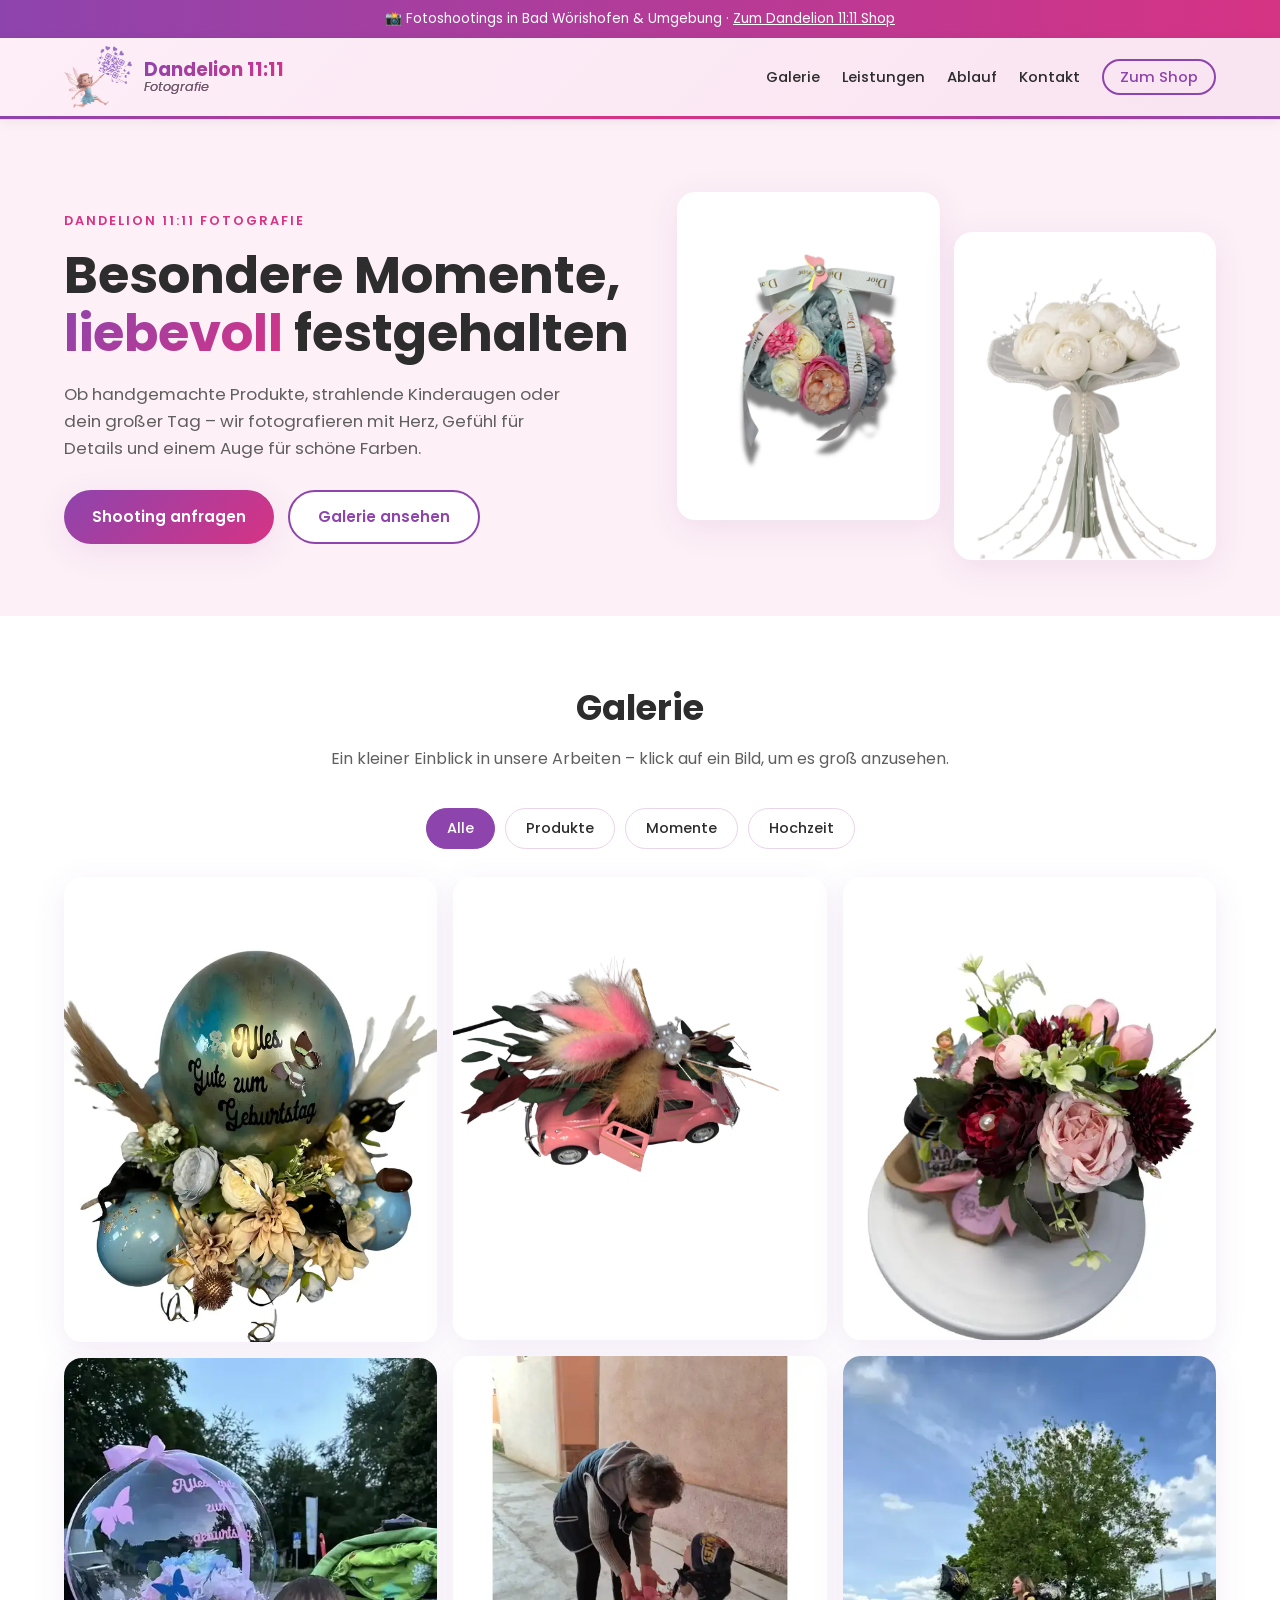
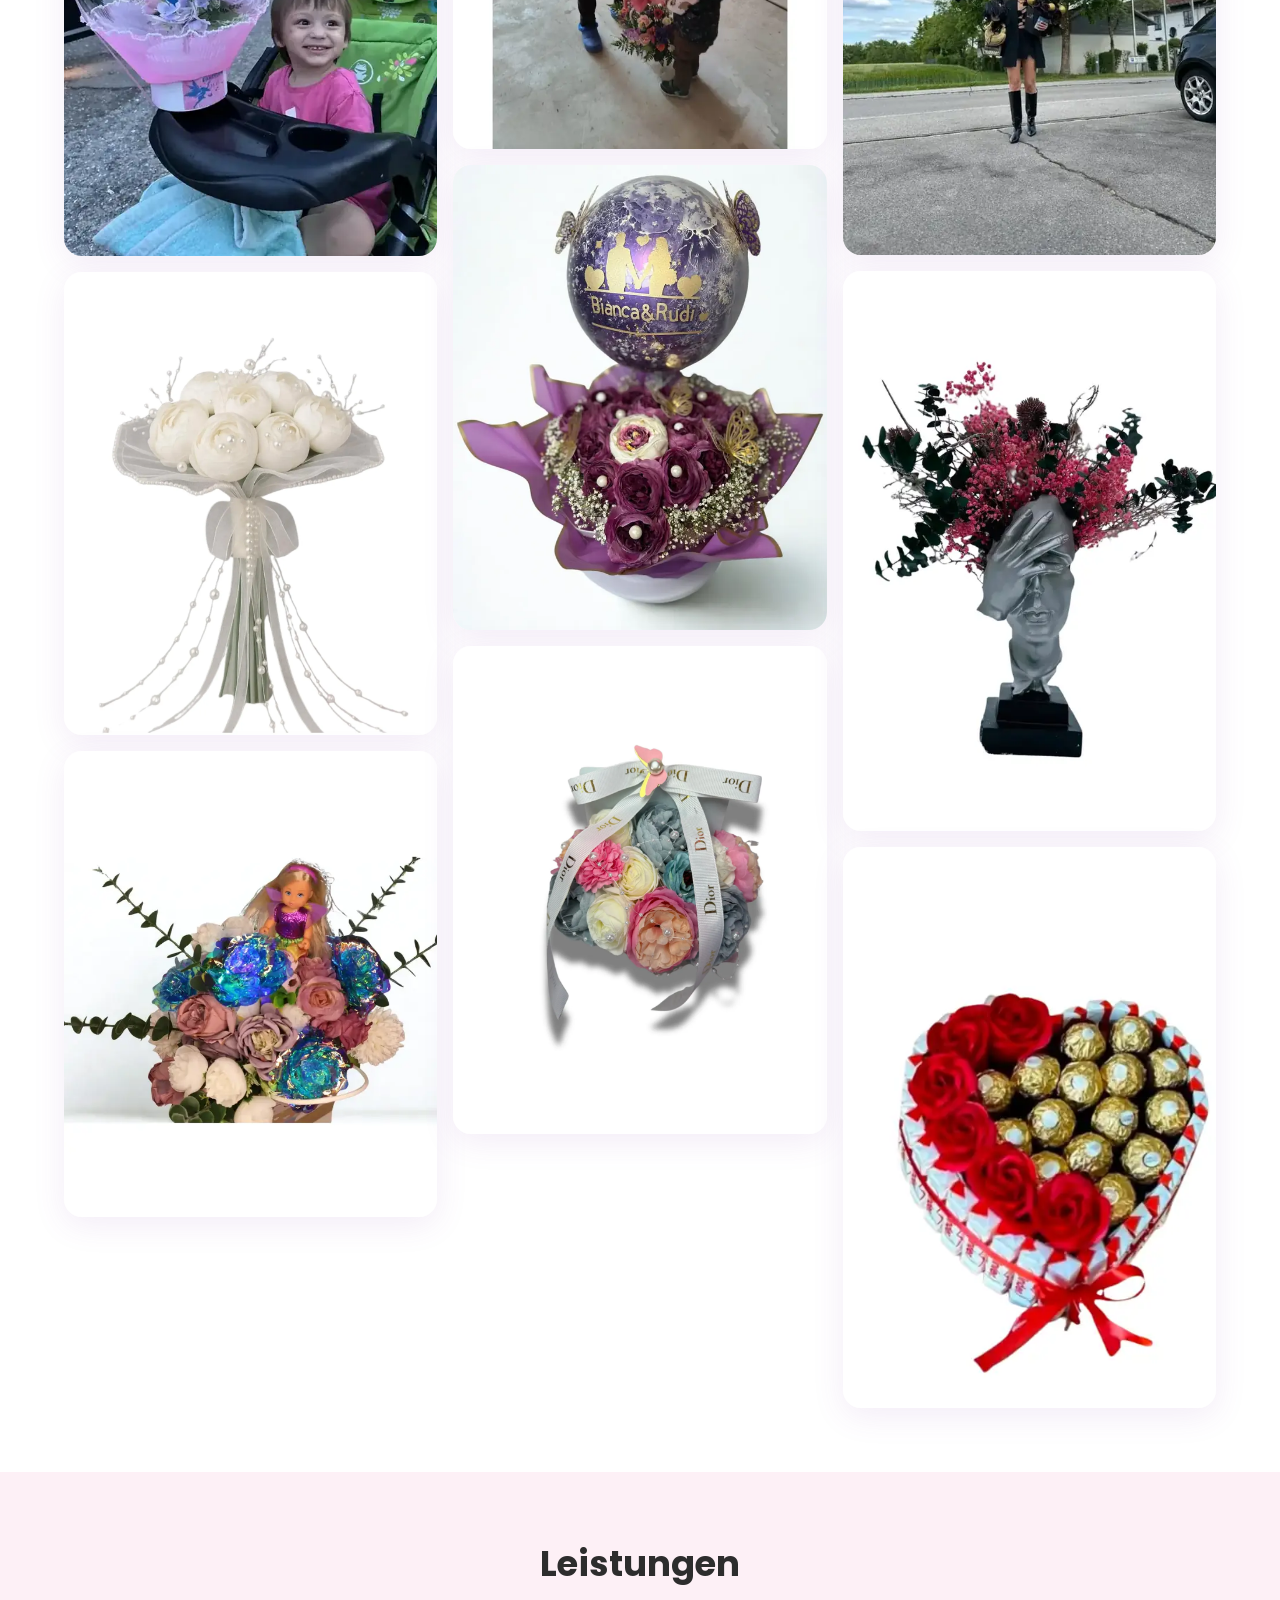
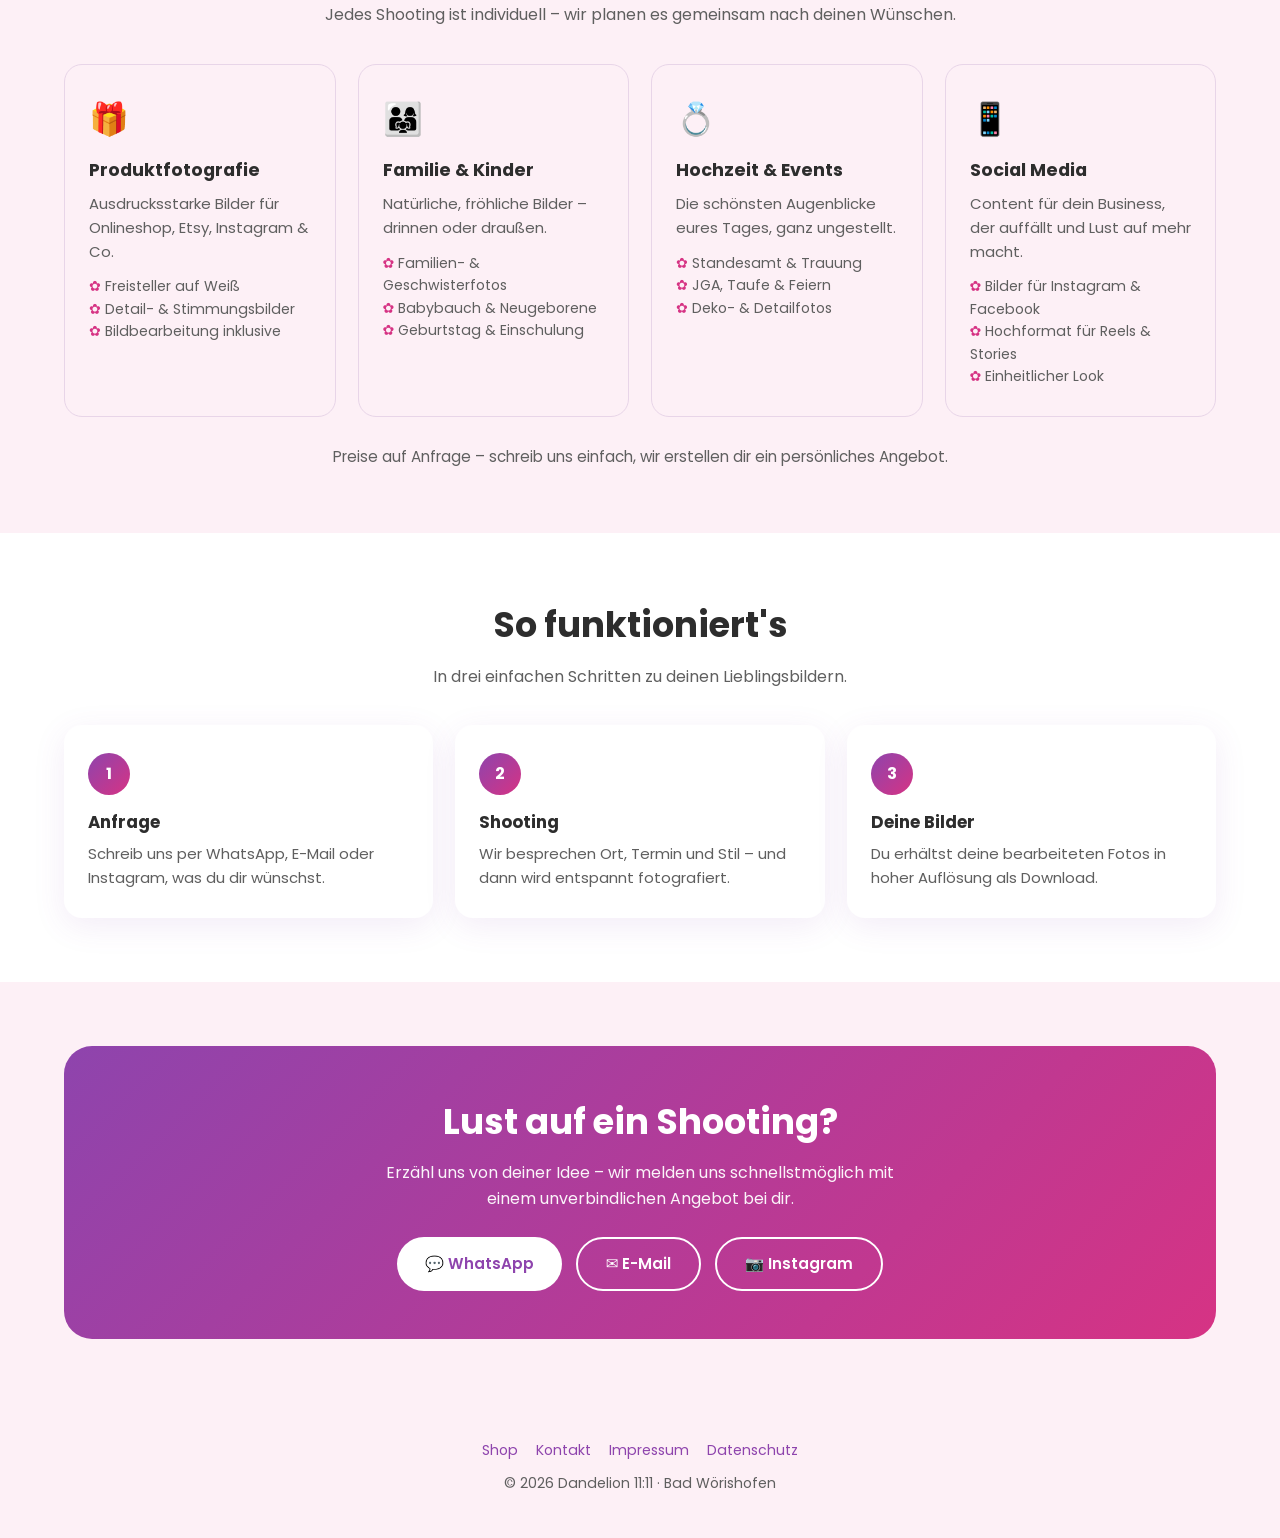
==== index.html @ 9d35eb28 "Fotografie-Website für foto.dandelion1111.de Startseite mit Galerie, Leistungen, Ablauf und Kontakt " ====
<!DOCTYPE html>
<html lang="de">
<head>
  <meta charset="UTF-8">
  <meta name="viewport" content="width=device-width, initial-scale=1.0, viewport-fit=cover">
  <title>Fotografie – Dandelion 11:11 | Bad Wörishofen</title>
  <meta name="description" content="Dandelion 11:11 Fotografie aus Bad Wörishofen: Produktfotos, Familien- und Kinderfotos, Event- und Social-Media-Fotografie. Jetzt unverbindlich anfragen.">
  <link rel="canonical" href="https://foto.dandelion1111.de/">
  <link rel="icon" type="image/png" href="Dandelionlogo-fixed.png">
  <link rel="alternate icon" href="favicon.ico">
  <link rel="apple-touch-icon" href="appletouchicon.png">
  <meta name="theme-color" content="#8e44ad">
  <meta name="color-scheme" content="light">
  <meta name="robots" content="index, follow">

  <meta property="og:type" content="website">
  <meta property="og:site_name" content="Dandelion 11:11">
  <meta property="og:title" content="Fotografie – Dandelion 11:11">
  <meta property="og:description" content="Produktfotos, Familien- und Kinderfotos, Events und Social Media – liebevoll fotografiert in Bad Wörishofen.">
  <meta property="og:image" content="https://foto.dandelion1111.de/galerie/dior-blumenbox-schleife.webp">
  <meta property="og:url" content="https://foto.dandelion1111.de/">
  <meta property="og:locale" content="de_DE">

  <link rel="preconnect" href="https://fonts.googleapis.com">
  <link rel="preconnect" href="https://fonts.gstatic.com" crossorigin>
  <link rel="stylesheet" href="https://fonts.googleapis.com/css2?family=Poppins:ital,wght@0,400;0,500;0,600;0,700;1,400&display=swap">

  <script type="application/ld+json">
  {
    "@context": "https://schema.org",
    "@type": "LocalBusiness",
    "name": "Dandelion 11:11 Fotografie",
    "url": "https://foto.dandelion1111.de/",
    "image": "https://foto.dandelion1111.de/galerie/dior-blumenbox-schleife.webp",
    "telephone": "+491757668955",
    "email": "hallo@dandelion1111.de",
    "address": {"@type": "PostalAddress", "addressLocality": "Bad Wörishofen", "postalCode": "86825", "addressCountry": "DE"},
    "sameAs": ["https://www.dandelion1111.de/", "https://www.instagram.com/dandelion11_design"]
  }
  </script>

  <style>
    :root{--pink:#d63384;--pink-light:#f472b6;--purple:#8e44ad;--purple-light:#c084fc;--bg:#fdf0f6;--white:#fff;--text:#2d2d2d;--text-light:#5f5f5f;--border:#e8d5e8;--radius:18px;--shadow:0 8px 32px rgba(142,68,173,.10);--shadow-hover:0 16px 48px rgba(142,68,173,.18)}
    *{box-sizing:border-box;margin:0;padding:0}
    html{scroll-behavior:smooth;scroll-padding-top:90px}
    body{font-family:Poppins,system-ui,-apple-system,sans-serif;background:var(--bg);color:var(--text);line-height:1.6;overflow-x:clip}
    img{max-width:100%;display:block}
    a{color:var(--purple);text-decoration:none;transition:color .2s}
    a:hover{color:var(--pink)}
    a:focus-visible,button:focus-visible{outline:3px solid var(--pink);outline-offset:2px;border-radius:4px}
    .skip-link{position:absolute;left:-9999px;top:8px;background:var(--purple);color:#fff;padding:8px 16px;border-radius:4px;z-index:1000}
    .skip-link:focus{left:8px}
    .wrap{max-width:1200px;margin:0 auto;padding:0 24px}

    /* Topbar & Header */
    .topbar{background:linear-gradient(90deg,var(--purple),var(--pink));color:#fff;text-align:center;padding:8px 16px;font-size:.85rem}
    .topbar a{color:#fff;text-decoration:underline}
    header{background:linear-gradient(135deg,#fdeef7,#f9e4f1);border-bottom:1px solid var(--border);position:sticky;top:0;z-index:100;box-shadow:0 2px 12px rgba(0,0,0,.06)}
    header::after{content:'';display:block;height:3px;background:linear-gradient(90deg,var(--purple),var(--pink),var(--purple))}
    .nav{display:flex;align-items:center;gap:20px;height:78px}
    .brand{display:flex;align-items:center;gap:12px;color:var(--text)}
    .brand img{height:62px;width:auto}
    .brand-name{font-size:1.15rem;font-weight:700;background:linear-gradient(135deg,var(--purple),var(--pink));-webkit-background-clip:text;background-clip:text;color:transparent;line-height:1.1}
    .brand-sub{display:block;font-size:.8rem;font-style:italic;color:var(--text-light);font-weight:400}
    .nav-links{display:flex;gap:22px;list-style:none;margin-left:auto;align-items:center}
    .nav-links a{color:var(--text);font-weight:500;font-size:.92rem}
    .nav-links a:hover{color:var(--pink)}
    .nav-links .shop-link{border:2px solid var(--purple);color:var(--purple);padding:6px 16px;border-radius:999px}
    .nav-links .shop-link:hover{background:var(--purple);color:#fff}
    .hamburger{display:none;margin-left:auto;background:none;border:0;font-size:1.6rem;cursor:pointer;color:var(--text);min-width:44px;min-height:44px}
    @media (max-width:820px){
      .hamburger{display:block}
      .nav-links{display:none;position:absolute;top:100%;left:0;right:0;flex-direction:column;align-items:stretch;gap:0;background:#fff;box-shadow:0 8px 20px rgba(0,0,0,.08)}
      .nav-links.open{display:flex}
      .nav-links a{display:block;padding:14px 24px;border-top:1px solid var(--border)}
      .nav-links .shop-link{border:0;border-top:1px solid var(--border);border-radius:0}
      .brand img{height:48px}
    }

    /* Buttons */
    .btn{display:inline-flex;align-items:center;gap:8px;padding:13px 28px;border-radius:999px;font-weight:600;font-size:.95rem;border:0;cursor:pointer;transition:transform .2s,box-shadow .2s}
    .btn-primary{background:linear-gradient(135deg,var(--purple),var(--pink));color:#fff;box-shadow:var(--shadow)}
    .btn-primary:hover{color:#fff;transform:translateY(-2px);box-shadow:var(--shadow-hover)}
    .btn-ghost{background:#fff;color:var(--purple);border:2px solid var(--purple)}
    .btn-ghost:hover{background:var(--purple);color:#fff}

    /* Hero */
    .hero{padding:72px 0 56px}
    .hero-grid{display:grid;grid-template-columns:1.05fr 1fr;gap:48px;align-items:center}
    .eyebrow{display:inline-block;font-size:.8rem;font-weight:600;letter-spacing:2px;text-transform:uppercase;color:var(--pink);margin-bottom:14px}
    .hero h1{font-size:clamp(2rem,4.5vw,3.2rem);line-height:1.15;margin-bottom:18px}
    .hero h1 em{font-style:normal;background:linear-gradient(135deg,var(--purple),var(--pink));-webkit-background-clip:text;background-clip:text;color:transparent}
    .hero p{color:var(--text-light);font-size:1.05rem;margin-bottom:28px;max-width:520px}
    .hero-actions{display:flex;gap:14px;flex-wrap:wrap}
    .hero-collage{display:grid;grid-template-columns:1fr 1fr;gap:14px}
    .hero-collage img{width:100%;height:auto;aspect-ratio:4/5;object-fit:cover;border-radius:var(--radius);box-shadow:var(--shadow);background:#fff}
    .hero-collage img:nth-child(2){margin-top:40px}
    @media (max-width:820px){.hero-collage{max-width:440px;margin:0 auto}}
    @media (max-width:820px){.hero{padding:40px 0}.hero-grid{grid-template-columns:1fr;gap:32px}}

    /* Sections */
    section{padding:64px 0}
    .section-head{text-align:center;max-width:640px;margin:0 auto 36px}
    .section-head h2{font-size:clamp(1.6rem,3vw,2.2rem);margin-bottom:10px}
    .section-head p{color:var(--text-light)}
    .alt{background:#fff}

    /* Galerie */
    .filters{display:flex;gap:10px;justify-content:center;flex-wrap:wrap;margin-bottom:28px}
    .filter{background:#fff;border:1px solid var(--border);padding:8px 20px;border-radius:999px;font:inherit;font-size:.9rem;font-weight:500;cursor:pointer;color:var(--text)}
    .filter[aria-pressed="true"]{background:var(--purple);border-color:var(--purple);color:#fff}
    .gallery{columns:3 260px;column-gap:16px}
    .gallery figure{break-inside:avoid;margin-bottom:16px;border-radius:var(--radius);overflow:hidden;background:#fff;box-shadow:var(--shadow);cursor:zoom-in;position:relative}
    .gallery figure[hidden]{display:none}
    .gallery img{width:100%;height:auto;transition:transform .4s}
    .gallery figure:hover img{transform:scale(1.04)}
    .gallery figcaption{position:absolute;left:0;right:0;bottom:0;padding:24px 14px 10px;font-size:.85rem;color:#fff;background:linear-gradient(transparent,rgba(45,20,55,.7));opacity:0;transition:opacity .3s}
    .gallery figure:hover figcaption,.gallery figure:focus-within figcaption{opacity:1}
    @media (hover:none){.gallery figcaption{opacity:1}}

    /* Leistungen */
    .services{display:grid;grid-template-columns:repeat(auto-fit,minmax(240px,1fr));gap:22px}
    .card{background:var(--bg);border:1px solid var(--border);border-radius:var(--radius);padding:28px 24px;transition:transform .25s,box-shadow .25s}
    .card:hover{transform:translateY(-4px);box-shadow:var(--shadow-hover)}
    .card .icon{font-size:2rem;margin-bottom:12px}
    .card h3{font-size:1.1rem;margin-bottom:8px}
    .card p{color:var(--text-light);font-size:.93rem;margin-bottom:12px}
    .card ul{list-style:none;font-size:.88rem;color:var(--text-light)}
    .card li::before{content:'✿ ';color:var(--pink)}
    .note{text-align:center;margin-top:28px;color:var(--text-light);font-size:.95rem}

    /* Ablauf */
    .steps{display:grid;grid-template-columns:repeat(auto-fit,minmax(220px,1fr));gap:22px;counter-reset:step}
    .step{background:#fff;border-radius:var(--radius);padding:28px 24px;box-shadow:var(--shadow);position:relative}
    .step::before{counter-increment:step;content:counter(step);display:flex;align-items:center;justify-content:center;width:42px;height:42px;border-radius:50%;background:linear-gradient(135deg,var(--purple),var(--pink));color:#fff;font-weight:700;margin-bottom:14px}
    .step h3{font-size:1.05rem;margin-bottom:6px}
    .step p{color:var(--text-light);font-size:.93rem}

    /* Kontakt */
    .contact{background:linear-gradient(135deg,var(--purple),var(--pink));color:#fff;border-radius:28px;padding:48px 32px;text-align:center}
    .contact h2{font-size:clamp(1.6rem,3vw,2.2rem);margin-bottom:10px}
    .contact p{opacity:.95;max-width:560px;margin:0 auto 26px}
    .contact-actions{display:flex;gap:14px;justify-content:center;flex-wrap:wrap}
    .contact .btn{background:#fff;color:var(--purple)}
    .contact .btn:hover{transform:translateY(-2px);color:var(--pink)}
    .contact .btn-outline{background:transparent;color:#fff;border:2px solid #fff}
    .contact .btn-outline:hover{background:#fff;color:var(--purple)}

    /* Footer */
    footer{padding:36px 0 44px;text-align:center;font-size:.88rem;color:var(--text-light)}
    footer nav{display:flex;gap:18px;justify-content:center;flex-wrap:wrap;margin-bottom:10px}

    /* Lightbox */
    .lightbox{position:fixed;inset:0;background:rgba(25,10,30,.92);display:none;align-items:center;justify-content:center;z-index:500;padding:24px}
    .lightbox.open{display:flex}
    .lightbox img{max-height:85vh;max-width:min(92vw,1000px);width:auto;border-radius:12px;background:#fff}
    .lightbox p{position:absolute;bottom:18px;left:0;right:0;text-align:center;color:#fff;font-size:.95rem;padding:0 60px}
    .lb-btn{position:absolute;background:rgba(255,255,255,.15);color:#fff;border:0;width:48px;height:48px;border-radius:50%;font-size:1.5rem;cursor:pointer}
    .lb-btn:hover{background:rgba(255,255,255,.3)}
    .lb-close{top:16px;right:16px}
    .lb-prev{left:16px;top:50%;transform:translateY(-50%)}
    .lb-next{right:16px;top:50%;transform:translateY(-50%)}
    @media (max-width:600px){.lb-prev,.lb-next{top:auto;bottom:56px;transform:none}}
  </style>
</head>
<body>
  <a class="skip-link" href="#main">Zum Inhalt springen</a>

  <div class="topbar">📸 Fotoshootings in Bad Wörishofen &amp; Umgebung · <a href="https://www.dandelion1111.de/">Zum Dandelion 11:11 Shop</a></div>

  <header>
    <div class="wrap nav">
      <a class="brand" href="/" aria-label="Dandelion 11:11 Fotografie – Startseite">
        <picture>
          <source srcset="Dandelionlogo-fixed.webp" type="image/webp">
          <img src="Dandelionlogo-fixed.png" alt="Dandelion 11:11 Logo" width="62" height="62">
        </picture>
        <span class="brand-name">Dandelion 11:11<span class="brand-sub">Fotografie</span></span>
      </a>
      <button class="hamburger" id="menuBtn" aria-label="Menü öffnen" aria-expanded="false" aria-controls="navLinks">☰</button>
      <ul class="nav-links" id="navLinks">
        <li><a href="#galerie">Galerie</a></li>
        <li><a href="#leistungen">Leistungen</a></li>
        <li><a href="#ablauf">Ablauf</a></li>
        <li><a href="#kontakt">Kontakt</a></li>
        <li><a class="shop-link" href="https://www.dandelion1111.de/">Zum Shop</a></li>
      </ul>
    </div>
  </header>

  <main id="main">
    <section class="hero">
      <div class="wrap hero-grid">
        <div>
          <span class="eyebrow">Dandelion 11:11 Fotografie</span>
          <h1>Besondere Momente, <em>liebevoll</em> festgehalten</h1>
          <p>Ob handgemachte Produkte, strahlende Kinderaugen oder dein großer Tag – wir fotografieren mit Herz, Gefühl für Details und einem Auge für schöne Farben.</p>
          <div class="hero-actions">
            <a class="btn btn-primary" href="#kontakt">Shooting anfragen</a>
            <a class="btn btn-ghost" href="#galerie">Galerie ansehen</a>
          </div>
        </div>
        <div class="hero-collage" aria-hidden="true">
          <img src="galerie/dior-blumenbox-schleife.webp" alt="" width="1200" height="1566" fetchpriority="high">
          <img src="galerie/brautstrauss-perlen-ivory.webp" alt="" width="1199" height="1487">
        </div>
      </div>
    </section>

    <section id="galerie" class="alt">
      <div class="wrap">
        <div class="section-head">
          <h2>Galerie</h2>
          <p>Ein kleiner Einblick in unsere Arbeiten – klick auf ein Bild, um es groß anzusehen.</p>
        </div>
        <div class="filters" role="group" aria-label="Galerie filtern">
          <button class="filter" data-filter="alle" aria-pressed="true">Alle</button>
          <button class="filter" data-filter="produkte" aria-pressed="false">Produkte</button>
          <button class="filter" data-filter="momente" aria-pressed="false">Momente</button>
          <button class="filter" data-filter="hochzeit" aria-pressed="false">Hochzeit</button>
        </div>
        <div class="gallery" id="gallery">
          <!-- Neue Fotos: Datei in den Ordner "galerie" legen und hier eine <figure> kopieren. data-cat: produkte | momente | hochzeit -->
          <figure data-cat="produkte" tabindex="0"><img src="galerie/ballon-box-boho-blau-gold.webp" alt="Ballon-Box Boho in Blau und Gold" width="641" height="800" loading="lazy"><figcaption>Ballon-Box Boho Blau-Gold</figcaption></figure>
          <figure data-cat="momente" tabindex="0"><img src="galerie/kind-bubble-ballon-geburtstag.webp" alt="Kind mit Bubble-Ballon zum Geburtstag" width="525" height="700" loading="lazy"><figcaption>Geburtstagsfreude</figcaption></figure>
          <figure data-cat="hochzeit" tabindex="0"><img src="galerie/brautstrauss-perlen-ivory.webp" alt="Brautstrauß mit Perlen in Ivory" width="1199" height="1487" loading="lazy"><figcaption>Brautstrauß mit Perlen</figcaption></figure>
          <figure data-cat="produkte" tabindex="0"><img src="galerie/feen-blumenbox.webp" alt="Blumenbox mit Fee" width="641" height="800" loading="lazy"><figcaption>Feen-Blumenbox</figcaption></figure>
          <figure data-cat="produkte" tabindex="0"><img src="galerie/deko-oldtimer-rosa-pampasgras-detail.webp" alt="Deko-Oldtimer in Rosa mit Pampasgras, Detailaufnahme" width="1199" height="1487" loading="lazy"><figcaption>Detailaufnahme Deko-Oldtimer</figcaption></figure>
          <figure data-cat="momente" tabindex="0"><img src="galerie/kundin-blumenstrauss-uebergabe-kind.webp" alt="Übergabe eines Blumenstraußes an ein Kind" width="665" height="700" loading="lazy"><figcaption>Ein Moment voller Freude</figcaption></figure>
          <figure data-cat="hochzeit" tabindex="0"><img src="galerie/hochzeitsballon-box-lila.webp" alt="Hochzeitsballon-Box in Lila" width="641" height="800" loading="lazy"><figcaption>Hochzeitsballon-Box</figcaption></figure>
          <figure data-cat="produkte" tabindex="0"><img src="galerie/dior-blumenbox-schleife.webp" alt="Luxus-Blumenbox mit Schleife" width="1200" height="1566" loading="lazy"><figcaption>Luxus-Blumenbox</figcaption></figure>
          <figure data-cat="produkte" tabindex="0"><img src="galerie/kaffeebecher-blumenstrauss-fee-detail.webp" alt="Kaffeebecher-Blumenstrauß mit Fee, Detail" width="564" height="700" loading="lazy"><figcaption>Kaffeebecher-Strauß</figcaption></figure>
          <figure data-cat="momente" tabindex="0"><img src="galerie/kundin-geburtstagsballon-schwarz-gold.webp" alt="Kundin mit Geburtstagsballon in Schwarz-Gold" width="524" height="700" loading="lazy"><figcaption>Geburtstag in Schwarz-Gold</figcaption></figure>
          <figure data-cat="produkte" tabindex="0"><img src="galerie/gesicht-skulptur-trockenblumen.webp" alt="Gesichtsskulptur mit Trockenblumen" width="533" height="800" loading="lazy"><figcaption>Skulptur mit Trockenblumen</figcaption></figure>
          <figure data-cat="produkte" tabindex="0"><img src="galerie/herz-box-ferrero-rote-rosen.webp" alt="Herzbox mit roten Rosen und Ferrero" width="466" height="700" loading="lazy"><figcaption>Herzbox mit roten Rosen</figcaption></figure>
        </div>
      </div>
    </section>

    <section id="leistungen">
      <div class="wrap">
        <div class="section-head">
          <h2>Leistungen</h2>
          <p>Jedes Shooting ist individuell – wir planen es gemeinsam nach deinen Wünschen.</p>
        </div>
        <div class="services">
          <article class="card alt">
            <div class="icon" aria-hidden="true">🎁</div>
            <h3>Produktfotografie</h3>
            <p>Ausdrucksstarke Bilder für Onlineshop, Etsy, Instagram &amp; Co.</p>
            <ul><li>Freisteller auf Weiß</li><li>Detail- &amp; Stimmungsbilder</li><li>Bildbearbeitung inklusive</li></ul>
          </article>
          <article class="card alt">
            <div class="icon" aria-hidden="true">👨‍👩‍👧</div>
            <h3>Familie &amp; Kinder</h3>
            <p>Natürliche, fröhliche Bilder – drinnen oder draußen.</p>
            <ul><li>Familien- &amp; Geschwisterfotos</li><li>Babybauch &amp; Neugeborene</li><li>Geburtstag &amp; Einschulung</li></ul>
          </article>
          <article class="card alt">
            <div class="icon" aria-hidden="true">💍</div>
            <h3>Hochzeit &amp; Events</h3>
            <p>Die schönsten Augenblicke eures Tages, ganz ungestellt.</p>
            <ul><li>Standesamt &amp; Trauung</li><li>JGA, Taufe &amp; Feiern</li><li>Deko- &amp; Detailfotos</li></ul>
          </article>
          <article class="card alt">
            <div class="icon" aria-hidden="true">📱</div>
            <h3>Social Media</h3>
            <p>Content für dein Business, der auffällt und Lust auf mehr macht.</p>
            <ul><li>Bilder für Instagram &amp; Facebook</li><li>Hochformat für Reels &amp; Stories</li><li>Einheitlicher Look</li></ul>
          </article>
        </div>
        <p class="note">Preise auf Anfrage – schreib uns einfach, wir erstellen dir ein persönliches Angebot.</p>
      </div>
    </section>

    <section id="ablauf" class="alt">
      <div class="wrap">
        <div class="section-head">
          <h2>So funktioniert's</h2>
          <p>In drei einfachen Schritten zu deinen Lieblingsbildern.</p>
        </div>
        <div class="steps">
          <div class="step"><h3>Anfrage</h3><p>Schreib uns per WhatsApp, E-Mail oder Instagram, was du dir wünschst.</p></div>
          <div class="step"><h3>Shooting</h3><p>Wir besprechen Ort, Termin und Stil – und dann wird entspannt fotografiert.</p></div>
          <div class="step"><h3>Deine Bilder</h3><p>Du erhältst deine bearbeiteten Fotos in hoher Auflösung als Download.</p></div>
        </div>
      </div>
    </section>

    <section id="kontakt">
      <div class="wrap">
        <div class="contact">
          <h2>Lust auf ein Shooting?</h2>
          <p>Erzähl uns von deiner Idee – wir melden uns schnellstmöglich mit einem unverbindlichen Angebot bei dir.</p>
          <div class="contact-actions">
            <a class="btn" href="https://wa.me/491757668955?text=Hallo%20Dandelion%2011%3A11%2C%20ich%20interessiere%20mich%20f%C3%BCr%20ein%20Fotoshooting." target="_blank" rel="noopener">💬 WhatsApp</a>
            <a class="btn btn-outline" href="mailto:hallo@dandelion1111.de?subject=Anfrage%20Fotoshooting">✉️ E-Mail</a>
            <a class="btn btn-outline" href="https://www.instagram.com/dandelion11_design" target="_blank" rel="noopener">📷 Instagram</a>
          </div>
        </div>
      </div>
    </section>
  </main>

  <footer>
    <div class="wrap">
      <nav aria-label="Rechtliches">
        <a href="https://www.dandelion1111.de/">Shop</a>
        <a href="https://www.dandelion1111.de/kontakt.html">Kontakt</a>
        <a href="https://www.dandelion1111.de/impressum.html">Impressum</a>
        <a href="https://www.dandelion1111.de/datenschutz.html">Datenschutz</a>
      </nav>
      <p>© <span id="year">2026</span> Dandelion 11:11 · Bad Wörishofen</p>
    </div>
  </footer>

  <div class="lightbox" id="lightbox" role="dialog" aria-modal="true" aria-label="Bildansicht">
    <button class="lb-btn lb-close" id="lbClose" aria-label="Schließen">×</button>
    <button class="lb-btn lb-prev" id="lbPrev" aria-label="Vorheriges Bild">‹</button>
    <img id="lbImg" src="" alt="">
    <button class="lb-btn lb-next" id="lbNext" aria-label="Nächstes Bild">›</button>
    <p id="lbCap"></p>
  </div>

  <script>
    document.getElementById('year').textContent = new Date().getFullYear();

    // Mobiles Menü
    const menuBtn = document.getElementById('menuBtn');
    const navLinks = document.getElementById('navLinks');
    menuBtn.addEventListener('click', () => {
      const open = navLinks.classList.toggle('open');
      menuBtn.setAttribute('aria-expanded', open);
    });
    navLinks.querySelectorAll('a').forEach(a => a.addEventListener('click', () => {
      navLinks.classList.remove('open');
      menuBtn.setAttribute('aria-expanded', 'false');
    }));

    // Galerie-Filter
    const figures = [...document.querySelectorAll('#gallery figure')];
    document.querySelectorAll('.filter').forEach(btn => btn.addEventListener('click', () => {
      document.querySelectorAll('.filter').forEach(b => b.setAttribute('aria-pressed', b === btn));
      const f = btn.dataset.filter;
      figures.forEach(fig => fig.hidden = f !== 'alle' && fig.dataset.cat !== f);
    }));

    // Lightbox
    const lb = document.getElementById('lightbox'), lbImg = document.getElementById('lbImg'), lbCap = document.getElementById('lbCap');
    let current = 0, lastFocus = null;
    const visible = () => figures.filter(f => !f.hidden);
    function show(i) {
      const list = visible();
      current = (i + list.length) % list.length;
      const img = list[current].querySelector('img');
      lbImg.src = img.src; lbImg.alt = img.alt;
      lbCap.textContent = list[current].querySelector('figcaption')?.textContent || '';
    }
    function openLb(fig) {
      lastFocus = document.activeElement;
      show(visible().indexOf(fig));
      lb.classList.add('open');
      document.getElementById('lbClose').focus();
    }
    function closeLb() { lb.classList.remove('open'); lastFocus?.focus(); }
    figures.forEach(fig => {
      fig.addEventListener('click', () => openLb(fig));
      fig.addEventListener('keydown', e => { if (e.key === 'Enter' || e.key === ' ') { e.preventDefault(); openLb(fig); } });
    });
    document.getElementById('lbClose').addEventListener('click', closeLb);
    document.getElementById('lbPrev').addEventListener('click', () => show(current - 1));
    document.getElementById('lbNext').addEventListener('click', () => show(current + 1));
    lb.addEventListener('click', e => { if (e.target === lb) closeLb(); });
    document.addEventListener('keydown', e => {
      if (!lb.classList.contains('open')) return;
      if (e.key === 'Escape') closeLb();
      if (e.key === 'ArrowLeft') show(current - 1);
      if (e.key === 'ArrowRight') show(current + 1);
    });
  </script>
</body>
</html>
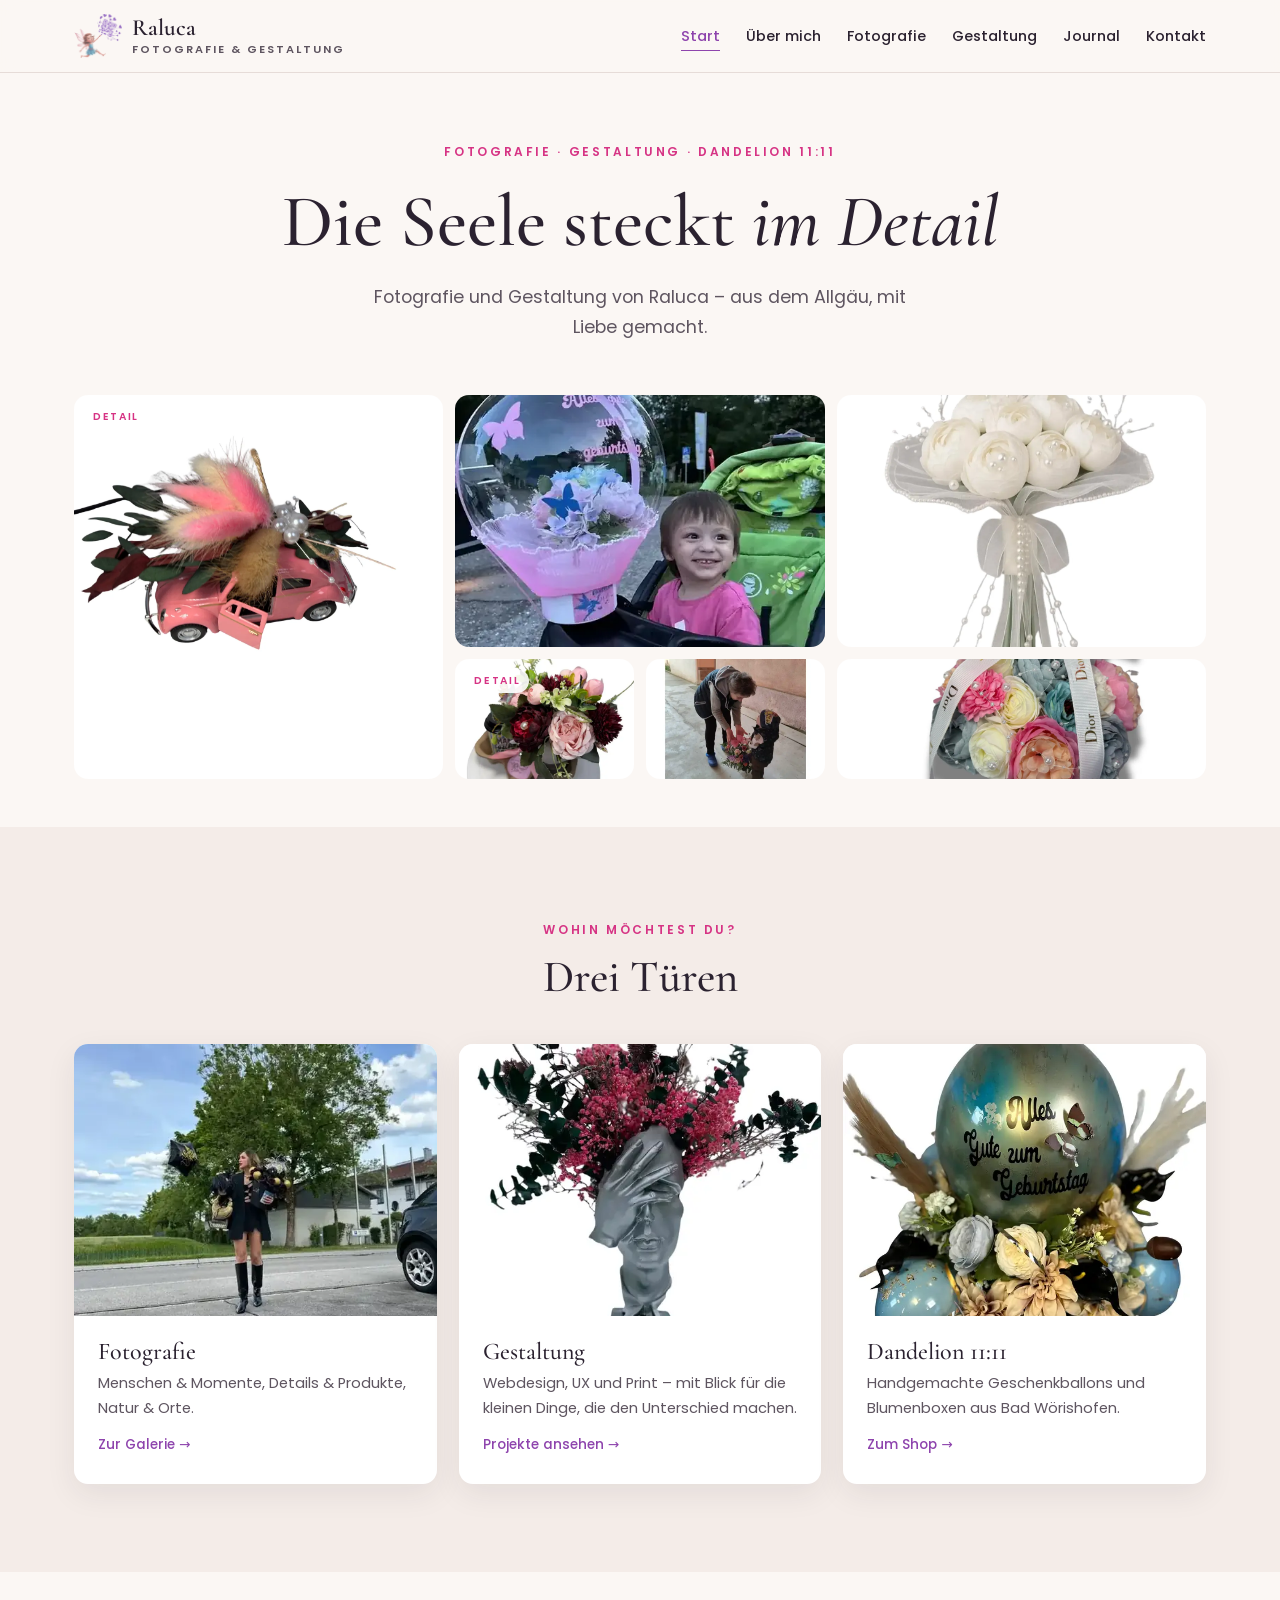
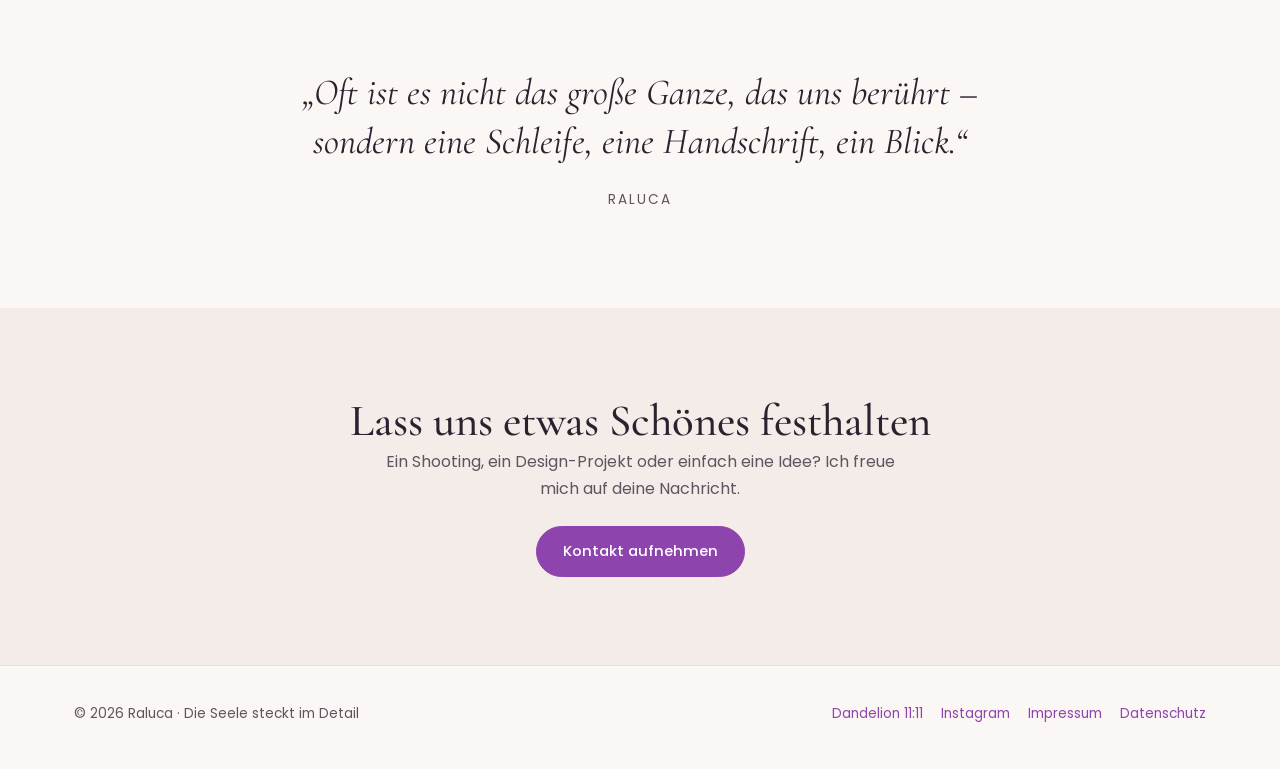
==== commit 774bf102: "Neuer Aufbau: Die Seele steckt im Detail Start, Über mich, Fotografie, Gestaltung, Journal (mit Vorl" ====
--- a/index.html
+++ b/index.html
@@ -3,380 +3,118 @@
 <head>
   <meta charset="UTF-8">
   <meta name="viewport" content="width=device-width, initial-scale=1.0, viewport-fit=cover">
-  <title>Fotografie – Dandelion 11:11 | Bad Wörishofen</title>
-  <meta name="description" content="Dandelion 11:11 Fotografie aus Bad Wörishofen: Produktfotos, Familien- und Kinderfotos, Event- und Social-Media-Fotografie. Jetzt unverbindlich anfragen.">
+  <title>Raluca – Fotografie & Gestaltung | Die Seele steckt im Detail</title>
+  <meta name="description" content="Fotografie und Gestaltung von Raluca – aus dem Allgäu, mit Liebe gemacht. Menschen, Momente und die kleinen Details, die alles besonders machen.">
   <link rel="canonical" href="https://foto.dandelion1111.de/">
+  <meta name="robots" content="index, follow">
   <link rel="icon" type="image/png" href="Dandelionlogo-fixed.png">
   <link rel="alternate icon" href="favicon.ico">
   <link rel="apple-touch-icon" href="appletouchicon.png">
-  <meta name="theme-color" content="#8e44ad">
+  <meta name="theme-color" content="#fbf7f4">
   <meta name="color-scheme" content="light">
-  <meta name="robots" content="index, follow">
-
   <meta property="og:type" content="website">
-  <meta property="og:site_name" content="Dandelion 11:11">
-  <meta property="og:title" content="Fotografie – Dandelion 11:11">
-  <meta property="og:description" content="Produktfotos, Familien- und Kinderfotos, Events und Social Media – liebevoll fotografiert in Bad Wörishofen.">
-  <meta property="og:image" content="https://foto.dandelion1111.de/galerie/dior-blumenbox-schleife.webp">
+  <meta property="og:site_name" content="Raluca · Fotografie &amp; Gestaltung">
+  <meta property="og:title" content="Raluca – Fotografie & Gestaltung | Die Seele steckt im Detail">
+  <meta property="og:description" content="Fotografie und Gestaltung von Raluca – aus dem Allgäu, mit Liebe gemacht. Menschen, Momente und die kleinen Details, die alles besonders machen.">
+  <meta property="og:image" content="https://foto.dandelion1111.de/galerie/deko-oldtimer-rosa-pampasgras-detail.webp">
   <meta property="og:url" content="https://foto.dandelion1111.de/">
   <meta property="og:locale" content="de_DE">
-
   <link rel="preconnect" href="https://fonts.googleapis.com">
   <link rel="preconnect" href="https://fonts.gstatic.com" crossorigin>
-  <link rel="stylesheet" href="https://fonts.googleapis.com/css2?family=Poppins:ital,wght@0,400;0,500;0,600;0,700;1,400&display=swap">
-
-  <script type="application/ld+json">
-  {
-    "@context": "https://schema.org",
-    "@type": "LocalBusiness",
-    "name": "Dandelion 11:11 Fotografie",
-    "url": "https://foto.dandelion1111.de/",
-    "image": "https://foto.dandelion1111.de/galerie/dior-blumenbox-schleife.webp",
-    "telephone": "+491757668955",
-    "email": "hallo@dandelion1111.de",
-    "address": {"@type": "PostalAddress", "addressLocality": "Bad Wörishofen", "postalCode": "86825", "addressCountry": "DE"},
-    "sameAs": ["https://www.dandelion1111.de/", "https://www.instagram.com/dandelion11_design"]
-  }
-  </script>
-
-  <style>
-    :root{--pink:#d63384;--pink-light:#f472b6;--purple:#8e44ad;--purple-light:#c084fc;--bg:#fdf0f6;--white:#fff;--text:#2d2d2d;--text-light:#5f5f5f;--border:#e8d5e8;--radius:18px;--shadow:0 8px 32px rgba(142,68,173,.10);--shadow-hover:0 16px 48px rgba(142,68,173,.18)}
-    *{box-sizing:border-box;margin:0;padding:0}
-    html{scroll-behavior:smooth;scroll-padding-top:90px}
-    body{font-family:Poppins,system-ui,-apple-system,sans-serif;background:var(--bg);color:var(--text);line-height:1.6;overflow-x:clip}
-    img{max-width:100%;display:block}
-    a{color:var(--purple);text-decoration:none;transition:color .2s}
-    a:hover{color:var(--pink)}
-    a:focus-visible,button:focus-visible{outline:3px solid var(--pink);outline-offset:2px;border-radius:4px}
-    .skip-link{position:absolute;left:-9999px;top:8px;background:var(--purple);color:#fff;padding:8px 16px;border-radius:4px;z-index:1000}
-    .skip-link:focus{left:8px}
-    .wrap{max-width:1200px;margin:0 auto;padding:0 24px}
-
-    /* Topbar & Header */
-    .topbar{background:linear-gradient(90deg,var(--purple),var(--pink));color:#fff;text-align:center;padding:8px 16px;font-size:.85rem}
-    .topbar a{color:#fff;text-decoration:underline}
-    header{background:linear-gradient(135deg,#fdeef7,#f9e4f1);border-bottom:1px solid var(--border);position:sticky;top:0;z-index:100;box-shadow:0 2px 12px rgba(0,0,0,.06)}
-    header::after{content:'';display:block;height:3px;background:linear-gradient(90deg,var(--purple),var(--pink),var(--purple))}
-    .nav{display:flex;align-items:center;gap:20px;height:78px}
-    .brand{display:flex;align-items:center;gap:12px;color:var(--text)}
-    .brand img{height:62px;width:auto}
-    .brand-name{font-size:1.15rem;font-weight:700;background:linear-gradient(135deg,var(--purple),var(--pink));-webkit-background-clip:text;background-clip:text;color:transparent;line-height:1.1}
-    .brand-sub{display:block;font-size:.8rem;font-style:italic;color:var(--text-light);font-weight:400}
-    .nav-links{display:flex;gap:22px;list-style:none;margin-left:auto;align-items:center}
-    .nav-links a{color:var(--text);font-weight:500;font-size:.92rem}
-    .nav-links a:hover{color:var(--pink)}
-    .nav-links .shop-link{border:2px solid var(--purple);color:var(--purple);padding:6px 16px;border-radius:999px}
-    .nav-links .shop-link:hover{background:var(--purple);color:#fff}
-    .hamburger{display:none;margin-left:auto;background:none;border:0;font-size:1.6rem;cursor:pointer;color:var(--text);min-width:44px;min-height:44px}
-    @media (max-width:820px){
-      .hamburger{display:block}
-      .nav-links{display:none;position:absolute;top:100%;left:0;right:0;flex-direction:column;align-items:stretch;gap:0;background:#fff;box-shadow:0 8px 20px rgba(0,0,0,.08)}
-      .nav-links.open{display:flex}
-      .nav-links a{display:block;padding:14px 24px;border-top:1px solid var(--border)}
-      .nav-links .shop-link{border:0;border-top:1px solid var(--border);border-radius:0}
-      .brand img{height:48px}
-    }
-
-    /* Buttons */
-    .btn{display:inline-flex;align-items:center;gap:8px;padding:13px 28px;border-radius:999px;font-weight:600;font-size:.95rem;border:0;cursor:pointer;transition:transform .2s,box-shadow .2s}
-    .btn-primary{background:linear-gradient(135deg,var(--purple),var(--pink));color:#fff;box-shadow:var(--shadow)}
-    .btn-primary:hover{color:#fff;transform:translateY(-2px);box-shadow:var(--shadow-hover)}
-    .btn-ghost{background:#fff;color:var(--purple);border:2px solid var(--purple)}
-    .btn-ghost:hover{background:var(--purple);color:#fff}
-
-    /* Hero */
-    .hero{padding:72px 0 56px}
-    .hero-grid{display:grid;grid-template-columns:1.05fr 1fr;gap:48px;align-items:center}
-    .eyebrow{display:inline-block;font-size:.8rem;font-weight:600;letter-spacing:2px;text-transform:uppercase;color:var(--pink);margin-bottom:14px}
-    .hero h1{font-size:clamp(2rem,4.5vw,3.2rem);line-height:1.15;margin-bottom:18px}
-    .hero h1 em{font-style:normal;background:linear-gradient(135deg,var(--purple),var(--pink));-webkit-background-clip:text;background-clip:text;color:transparent}
-    .hero p{color:var(--text-light);font-size:1.05rem;margin-bottom:28px;max-width:520px}
-    .hero-actions{display:flex;gap:14px;flex-wrap:wrap}
-    .hero-collage{display:grid;grid-template-columns:1fr 1fr;gap:14px}
-    .hero-collage img{width:100%;height:auto;aspect-ratio:4/5;object-fit:cover;border-radius:var(--radius);box-shadow:var(--shadow);background:#fff}
-    .hero-collage img:nth-child(2){margin-top:40px}
-    @media (max-width:820px){.hero-collage{max-width:440px;margin:0 auto}}
-    @media (max-width:820px){.hero{padding:40px 0}.hero-grid{grid-template-columns:1fr;gap:32px}}
-
-    /* Sections */
-    section{padding:64px 0}
-    .section-head{text-align:center;max-width:640px;margin:0 auto 36px}
-    .section-head h2{font-size:clamp(1.6rem,3vw,2.2rem);margin-bottom:10px}
-    .section-head p{color:var(--text-light)}
-    .alt{background:#fff}
-
-    /* Galerie */
-    .filters{display:flex;gap:10px;justify-content:center;flex-wrap:wrap;margin-bottom:28px}
-    .filter{background:#fff;border:1px solid var(--border);padding:8px 20px;border-radius:999px;font:inherit;font-size:.9rem;font-weight:500;cursor:pointer;color:var(--text)}
-    .filter[aria-pressed="true"]{background:var(--purple);border-color:var(--purple);color:#fff}
-    .gallery{columns:3 260px;column-gap:16px}
-    .gallery figure{break-inside:avoid;margin-bottom:16px;border-radius:var(--radius);overflow:hidden;background:#fff;box-shadow:var(--shadow);cursor:zoom-in;position:relative}
-    .gallery figure[hidden]{display:none}
-    .gallery img{width:100%;height:auto;transition:transform .4s}
-    .gallery figure:hover img{transform:scale(1.04)}
-    .gallery figcaption{position:absolute;left:0;right:0;bottom:0;padding:24px 14px 10px;font-size:.85rem;color:#fff;background:linear-gradient(transparent,rgba(45,20,55,.7));opacity:0;transition:opacity .3s}
-    .gallery figure:hover figcaption,.gallery figure:focus-within figcaption{opacity:1}
-    @media (hover:none){.gallery figcaption{opacity:1}}
-
-    /* Leistungen */
-    .services{display:grid;grid-template-columns:repeat(auto-fit,minmax(240px,1fr));gap:22px}
-    .card{background:var(--bg);border:1px solid var(--border);border-radius:var(--radius);padding:28px 24px;transition:transform .25s,box-shadow .25s}
-    .card:hover{transform:translateY(-4px);box-shadow:var(--shadow-hover)}
-    .card .icon{font-size:2rem;margin-bottom:12px}
-    .card h3{font-size:1.1rem;margin-bottom:8px}
-    .card p{color:var(--text-light);font-size:.93rem;margin-bottom:12px}
-    .card ul{list-style:none;font-size:.88rem;color:var(--text-light)}
-    .card li::before{content:'✿ ';color:var(--pink)}
-    .note{text-align:center;margin-top:28px;color:var(--text-light);font-size:.95rem}
-
-    /* Ablauf */
-    .steps{display:grid;grid-template-columns:repeat(auto-fit,minmax(220px,1fr));gap:22px;counter-reset:step}
-    .step{background:#fff;border-radius:var(--radius);padding:28px 24px;box-shadow:var(--shadow);position:relative}
-    .step::before{counter-increment:step;content:counter(step);display:flex;align-items:center;justify-content:center;width:42px;height:42px;border-radius:50%;background:linear-gradient(135deg,var(--purple),var(--pink));color:#fff;font-weight:700;margin-bottom:14px}
-    .step h3{font-size:1.05rem;margin-bottom:6px}
-    .step p{color:var(--text-light);font-size:.93rem}
-
-    /* Kontakt */
-    .contact{background:linear-gradient(135deg,var(--purple),var(--pink));color:#fff;border-radius:28px;padding:48px 32px;text-align:center}
-    .contact h2{font-size:clamp(1.6rem,3vw,2.2rem);margin-bottom:10px}
-    .contact p{opacity:.95;max-width:560px;margin:0 auto 26px}
-    .contact-actions{display:flex;gap:14px;justify-content:center;flex-wrap:wrap}
-    .contact .btn{background:#fff;color:var(--purple)}
-    .contact .btn:hover{transform:translateY(-2px);color:var(--pink)}
-    .contact .btn-outline{background:transparent;color:#fff;border:2px solid #fff}
-    .contact .btn-outline:hover{background:#fff;color:var(--purple)}
-
-    /* Footer */
-    footer{padding:36px 0 44px;text-align:center;font-size:.88rem;color:var(--text-light)}
-    footer nav{display:flex;gap:18px;justify-content:center;flex-wrap:wrap;margin-bottom:10px}
-
-    /* Lightbox */
-    .lightbox{position:fixed;inset:0;background:rgba(25,10,30,.92);display:none;align-items:center;justify-content:center;z-index:500;padding:24px}
-    .lightbox.open{display:flex}
-    .lightbox img{max-height:85vh;max-width:min(92vw,1000px);width:auto;border-radius:12px;background:#fff}
-    .lightbox p{position:absolute;bottom:18px;left:0;right:0;text-align:center;color:#fff;font-size:.95rem;padding:0 60px}
-    .lb-btn{position:absolute;background:rgba(255,255,255,.15);color:#fff;border:0;width:48px;height:48px;border-radius:50%;font-size:1.5rem;cursor:pointer}
-    .lb-btn:hover{background:rgba(255,255,255,.3)}
-    .lb-close{top:16px;right:16px}
-    .lb-prev{left:16px;top:50%;transform:translateY(-50%)}
-    .lb-next{right:16px;top:50%;transform:translateY(-50%)}
-    @media (max-width:600px){.lb-prev,.lb-next{top:auto;bottom:56px;transform:none}}
-  </style>
+  <link rel="stylesheet" href="https://fonts.googleapis.com/css2?family=Cormorant+Garamond:ital,wght@0,500;0,600;1,500&family=Poppins:wght@400;500;600&display=swap">
+  <link rel="stylesheet" href="assets/style.css">
 </head>
 <body>
   <a class="skip-link" href="#main">Zum Inhalt springen</a>
 
-  <div class="topbar">📸 Fotoshootings in Bad Wörishofen &amp; Umgebung · <a href="https://www.dandelion1111.de/">Zum Dandelion 11:11 Shop</a></div>
-
-  <header>
+  <header class="site-header">
     <div class="wrap nav">
-      <a class="brand" href="/" aria-label="Dandelion 11:11 Fotografie – Startseite">
-        <picture>
-          <source srcset="Dandelionlogo-fixed.webp" type="image/webp">
-          <img src="Dandelionlogo-fixed.png" alt="Dandelion 11:11 Logo" width="62" height="62">
-        </picture>
-        <span class="brand-name">Dandelion 11:11<span class="brand-sub">Fotografie</span></span>
+      <a class="brand" href="index.html" aria-label="Startseite">
+        <img src="Dandelionlogo-fixed.webp" alt="" width="44" height="44">
+        <span class="brand-name">Raluca<span class="brand-sub">Fotografie &amp; Gestaltung</span></span>
       </a>
       <button class="hamburger" id="menuBtn" aria-label="Menü öffnen" aria-expanded="false" aria-controls="navLinks">☰</button>
       <ul class="nav-links" id="navLinks">
-        <li><a href="#galerie">Galerie</a></li>
-        <li><a href="#leistungen">Leistungen</a></li>
-        <li><a href="#ablauf">Ablauf</a></li>
-        <li><a href="#kontakt">Kontakt</a></li>
-        <li><a class="shop-link" href="https://www.dandelion1111.de/">Zum Shop</a></li>
+        <li><a href="index.html" aria-current="page">Start</a></li>
+        <li><a href="ueber-mich.html">Über mich</a></li>
+        <li><a href="fotografie.html">Fotografie</a></li>
+        <li><a href="gestaltung.html">Gestaltung</a></li>
+        <li><a href="journal.html">Journal</a></li>
+        <li><a href="kontakt.html">Kontakt</a></li>
       </ul>
     </div>
   </header>
 
   <main id="main">
+
     <section class="hero">
-      <div class="wrap hero-grid">
-        <div>
-          <span class="eyebrow">Dandelion 11:11 Fotografie</span>
-          <h1>Besondere Momente, <em>liebevoll</em> festgehalten</h1>
-          <p>Ob handgemachte Produkte, strahlende Kinderaugen oder dein großer Tag – wir fotografieren mit Herz, Gefühl für Details und einem Auge für schöne Farben.</p>
-          <div class="hero-actions">
-            <a class="btn btn-primary" href="#kontakt">Shooting anfragen</a>
-            <a class="btn btn-ghost" href="#galerie">Galerie ansehen</a>
-          </div>
-        </div>
-        <div class="hero-collage" aria-hidden="true">
-          <img src="galerie/dior-blumenbox-schleife.webp" alt="" width="1200" height="1566" fetchpriority="high">
-          <img src="galerie/brautstrauss-perlen-ivory.webp" alt="" width="1199" height="1487">
+      <div class="wrap">
+        <span class="eyebrow">Fotografie · Gestaltung · Dandelion 11:11</span>
+        <h1>Die Seele steckt <span class="serif-i">im Detail</span></h1>
+        <p class="lead">Fotografie und Gestaltung von Raluca – aus dem Allgäu, mit Liebe gemacht.</p>
+
+        <div class="hero-mosaic">
+          <figure class="m1 is-detail"><img src="galerie/deko-oldtimer-rosa-pampasgras-detail.webp" alt="Detailaufnahme: Pampasgras und rosa Blüten an einem Deko-Oldtimer" width="1199" height="1487" fetchpriority="high"></figure>
+          <figure class="m2"><img src="galerie/kind-bubble-ballon-geburtstag.webp" alt="Kind mit Bubble-Ballon an seinem Geburtstag" width="525" height="700"></figure>
+          <figure class="m3"><img src="galerie/brautstrauss-perlen-ivory.webp" alt="Brautstrauß mit Perlen in Ivory" width="1199" height="1487"></figure>
+          <figure class="m4 is-detail"><img src="galerie/kaffeebecher-blumenstrauss-fee-detail.webp" alt="Detail: kleine Fee in einem Blumenstrauß" width="564" height="700"></figure>
+          <figure class="m5"><img src="galerie/kundin-blumenstrauss-uebergabe-kind.webp" alt="Übergabe eines Blumenstraußes an ein Kind" width="665" height="700"></figure>
+          <figure class="m6"><img src="galerie/dior-blumenbox-schleife.webp" alt="Blumenbox mit Seidenschleife" width="1200" height="1566"></figure>
         </div>
       </div>
     </section>
 
-    <section id="galerie" class="alt">
+    <section class="tint">
       <div class="wrap">
-        <div class="section-head">
-          <h2>Galerie</h2>
-          <p>Ein kleiner Einblick in unsere Arbeiten – klick auf ein Bild, um es groß anzusehen.</p>
+        <div class="section-head center">
+          <span class="eyebrow">Wohin möchtest du?</span>
+          <h2>Drei Türen</h2>
         </div>
-        <div class="filters" role="group" aria-label="Galerie filtern">
-          <button class="filter" data-filter="alle" aria-pressed="true">Alle</button>
-          <button class="filter" data-filter="produkte" aria-pressed="false">Produkte</button>
-          <button class="filter" data-filter="momente" aria-pressed="false">Momente</button>
-          <button class="filter" data-filter="hochzeit" aria-pressed="false">Hochzeit</button>
-        </div>
-        <div class="gallery" id="gallery">
-          <!-- Neue Fotos: Datei in den Ordner "galerie" legen und hier eine <figure> kopieren. data-cat: produkte | momente | hochzeit -->
-          <figure data-cat="produkte" tabindex="0"><img src="galerie/ballon-box-boho-blau-gold.webp" alt="Ballon-Box Boho in Blau und Gold" width="641" height="800" loading="lazy"><figcaption>Ballon-Box Boho Blau-Gold</figcaption></figure>
-          <figure data-cat="momente" tabindex="0"><img src="galerie/kind-bubble-ballon-geburtstag.webp" alt="Kind mit Bubble-Ballon zum Geburtstag" width="525" height="700" loading="lazy"><figcaption>Geburtstagsfreude</figcaption></figure>
-          <figure data-cat="hochzeit" tabindex="0"><img src="galerie/brautstrauss-perlen-ivory.webp" alt="Brautstrauß mit Perlen in Ivory" width="1199" height="1487" loading="lazy"><figcaption>Brautstrauß mit Perlen</figcaption></figure>
-          <figure data-cat="produkte" tabindex="0"><img src="galerie/feen-blumenbox.webp" alt="Blumenbox mit Fee" width="641" height="800" loading="lazy"><figcaption>Feen-Blumenbox</figcaption></figure>
-          <figure data-cat="produkte" tabindex="0"><img src="galerie/deko-oldtimer-rosa-pampasgras-detail.webp" alt="Deko-Oldtimer in Rosa mit Pampasgras, Detailaufnahme" width="1199" height="1487" loading="lazy"><figcaption>Detailaufnahme Deko-Oldtimer</figcaption></figure>
-          <figure data-cat="momente" tabindex="0"><img src="galerie/kundin-blumenstrauss-uebergabe-kind.webp" alt="Übergabe eines Blumenstraußes an ein Kind" width="665" height="700" loading="lazy"><figcaption>Ein Moment voller Freude</figcaption></figure>
-          <figure data-cat="hochzeit" tabindex="0"><img src="galerie/hochzeitsballon-box-lila.webp" alt="Hochzeitsballon-Box in Lila" width="641" height="800" loading="lazy"><figcaption>Hochzeitsballon-Box</figcaption></figure>
-          <figure data-cat="produkte" tabindex="0"><img src="galerie/dior-blumenbox-schleife.webp" alt="Luxus-Blumenbox mit Schleife" width="1200" height="1566" loading="lazy"><figcaption>Luxus-Blumenbox</figcaption></figure>
-          <figure data-cat="produkte" tabindex="0"><img src="galerie/kaffeebecher-blumenstrauss-fee-detail.webp" alt="Kaffeebecher-Blumenstrauß mit Fee, Detail" width="564" height="700" loading="lazy"><figcaption>Kaffeebecher-Strauß</figcaption></figure>
-          <figure data-cat="momente" tabindex="0"><img src="galerie/kundin-geburtstagsballon-schwarz-gold.webp" alt="Kundin mit Geburtstagsballon in Schwarz-Gold" width="524" height="700" loading="lazy"><figcaption>Geburtstag in Schwarz-Gold</figcaption></figure>
-          <figure data-cat="produkte" tabindex="0"><img src="galerie/gesicht-skulptur-trockenblumen.webp" alt="Gesichtsskulptur mit Trockenblumen" width="533" height="800" loading="lazy"><figcaption>Skulptur mit Trockenblumen</figcaption></figure>
-          <figure data-cat="produkte" tabindex="0"><img src="galerie/herz-box-ferrero-rote-rosen.webp" alt="Herzbox mit roten Rosen und Ferrero" width="466" height="700" loading="lazy"><figcaption>Herzbox mit roten Rosen</figcaption></figure>
+        <div class="doors">
+          <a class="door" href="fotografie.html">
+            <img src="galerie/kundin-geburtstagsballon-schwarz-gold.webp" alt="" width="524" height="700" loading="lazy">
+            <div><h3>Fotografie</h3><p>Menschen &amp; Momente, Details &amp; Produkte, Natur &amp; Orte.</p><span class="more">Zur Galerie →</span></div>
+          </a>
+          <a class="door" href="gestaltung.html">
+            <img src="galerie/gesicht-skulptur-trockenblumen.webp" alt="" width="533" height="800" loading="lazy">
+            <div><h3>Gestaltung</h3><p>Webdesign, UX und Print – mit Blick für die kleinen Dinge, die den Unterschied machen.</p><span class="more">Projekte ansehen →</span></div>
+          </a>
+          <a class="door" href="https://www.dandelion1111.de/">
+            <img src="galerie/ballon-box-boho-blau-gold.webp" alt="" width="641" height="800" loading="lazy">
+            <div><h3>Dandelion 11:11</h3><p>Handgemachte Geschenkballons und Blumenboxen aus Bad Wörishofen.</p><span class="more">Zum Shop →</span></div>
+          </a>
         </div>
       </div>
     </section>
 
-    <section id="leistungen">
+    <section class="signature">
       <div class="wrap">
-        <div class="section-head">
-          <h2>Leistungen</h2>
-          <p>Jedes Shooting ist individuell – wir planen es gemeinsam nach deinen Wünschen.</p>
-        </div>
-        <div class="services">
-          <article class="card alt">
-            <div class="icon" aria-hidden="true">🎁</div>
-            <h3>Produktfotografie</h3>
-            <p>Ausdrucksstarke Bilder für Onlineshop, Etsy, Instagram &amp; Co.</p>
-            <ul><li>Freisteller auf Weiß</li><li>Detail- &amp; Stimmungsbilder</li><li>Bildbearbeitung inklusive</li></ul>
-          </article>
-          <article class="card alt">
-            <div class="icon" aria-hidden="true">👨‍👩‍👧</div>
-            <h3>Familie &amp; Kinder</h3>
-            <p>Natürliche, fröhliche Bilder – drinnen oder draußen.</p>
-            <ul><li>Familien- &amp; Geschwisterfotos</li><li>Babybauch &amp; Neugeborene</li><li>Geburtstag &amp; Einschulung</li></ul>
-          </article>
-          <article class="card alt">
-            <div class="icon" aria-hidden="true">💍</div>
-            <h3>Hochzeit &amp; Events</h3>
-            <p>Die schönsten Augenblicke eures Tages, ganz ungestellt.</p>
-            <ul><li>Standesamt &amp; Trauung</li><li>JGA, Taufe &amp; Feiern</li><li>Deko- &amp; Detailfotos</li></ul>
-          </article>
-          <article class="card alt">
-            <div class="icon" aria-hidden="true">📱</div>
-            <h3>Social Media</h3>
-            <p>Content für dein Business, der auffällt und Lust auf mehr macht.</p>
-            <ul><li>Bilder für Instagram &amp; Facebook</li><li>Hochformat für Reels &amp; Stories</li><li>Einheitlicher Look</li></ul>
-          </article>
-        </div>
-        <p class="note">Preise auf Anfrage – schreib uns einfach, wir erstellen dir ein persönliches Angebot.</p>
+        <blockquote>„Oft ist es nicht das große Ganze, das uns berührt – sondern eine Schleife, eine Handschrift, ein Blick.“</blockquote>
+        <cite>Raluca</cite>
       </div>
     </section>
 
-    <section id="ablauf" class="alt">
+    <section class="tint cta">
       <div class="wrap">
-        <div class="section-head">
-          <h2>So funktioniert's</h2>
-          <p>In drei einfachen Schritten zu deinen Lieblingsbildern.</p>
-        </div>
-        <div class="steps">
-          <div class="step"><h3>Anfrage</h3><p>Schreib uns per WhatsApp, E-Mail oder Instagram, was du dir wünschst.</p></div>
-          <div class="step"><h3>Shooting</h3><p>Wir besprechen Ort, Termin und Stil – und dann wird entspannt fotografiert.</p></div>
-          <div class="step"><h3>Deine Bilder</h3><p>Du erhältst deine bearbeiteten Fotos in hoher Auflösung als Download.</p></div>
-        </div>
-      </div>
-    </section>
-
-    <section id="kontakt">
-      <div class="wrap">
-        <div class="contact">
-          <h2>Lust auf ein Shooting?</h2>
-          <p>Erzähl uns von deiner Idee – wir melden uns schnellstmöglich mit einem unverbindlichen Angebot bei dir.</p>
-          <div class="contact-actions">
-            <a class="btn" href="https://wa.me/491757668955?text=Hallo%20Dandelion%2011%3A11%2C%20ich%20interessiere%20mich%20f%C3%BCr%20ein%20Fotoshooting." target="_blank" rel="noopener">💬 WhatsApp</a>
-            <a class="btn btn-outline" href="mailto:hallo@dandelion1111.de?subject=Anfrage%20Fotoshooting">✉️ E-Mail</a>
-            <a class="btn btn-outline" href="https://www.instagram.com/dandelion11_design" target="_blank" rel="noopener">📷 Instagram</a>
-          </div>
-        </div>
+        <h2>Lass uns etwas Schönes festhalten</h2>
+        <p>Ein Shooting, ein Design-Projekt oder einfach eine Idee? Ich freue mich auf deine Nachricht.</p>
+        <a class="btn btn-solid" href="kontakt.html">Kontakt aufnehmen</a>
       </div>
     </section>
   </main>
 
-  <footer>
+  <footer class="site-footer">
     <div class="wrap">
-      <nav aria-label="Rechtliches">
-        <a href="https://www.dandelion1111.de/">Shop</a>
-        <a href="https://www.dandelion1111.de/kontakt.html">Kontakt</a>
+      <p>© <span data-year>2026</span> Raluca · Die Seele steckt im Detail</p>
+      <nav aria-label="Weitere Links">
+        <a href="https://www.dandelion1111.de/">Dandelion 11:11</a>
+        <a href="https://www.instagram.com/dandelion11_design" target="_blank" rel="noopener">Instagram</a>
         <a href="https://www.dandelion1111.de/impressum.html">Impressum</a>
         <a href="https://www.dandelion1111.de/datenschutz.html">Datenschutz</a>
       </nav>
-      <p>© <span id="year">2026</span> Dandelion 11:11 · Bad Wörishofen</p>
     </div>
   </footer>
 
-  <div class="lightbox" id="lightbox" role="dialog" aria-modal="true" aria-label="Bildansicht">
-    <button class="lb-btn lb-close" id="lbClose" aria-label="Schließen">×</button>
-    <button class="lb-btn lb-prev" id="lbPrev" aria-label="Vorheriges Bild">‹</button>
-    <img id="lbImg" src="" alt="">
-    <button class="lb-btn lb-next" id="lbNext" aria-label="Nächstes Bild">›</button>
-    <p id="lbCap"></p>
-  </div>
-
-  <script>
-    document.getElementById('year').textContent = new Date().getFullYear();
-
-    // Mobiles Menü
-    const menuBtn = document.getElementById('menuBtn');
-    const navLinks = document.getElementById('navLinks');
-    menuBtn.addEventListener('click', () => {
-      const open = navLinks.classList.toggle('open');
-      menuBtn.setAttribute('aria-expanded', open);
-    });
-    navLinks.querySelectorAll('a').forEach(a => a.addEventListener('click', () => {
-      navLinks.classList.remove('open');
-      menuBtn.setAttribute('aria-expanded', 'false');
-    }));
-
-    // Galerie-Filter
-    const figures = [...document.querySelectorAll('#gallery figure')];
-    document.querySelectorAll('.filter').forEach(btn => btn.addEventListener('click', () => {
-      document.querySelectorAll('.filter').forEach(b => b.setAttribute('aria-pressed', b === btn));
-      const f = btn.dataset.filter;
-      figures.forEach(fig => fig.hidden = f !== 'alle' && fig.dataset.cat !== f);
-    }));
-
-    // Lightbox
-    const lb = document.getElementById('lightbox'), lbImg = document.getElementById('lbImg'), lbCap = document.getElementById('lbCap');
-    let current = 0, lastFocus = null;
-    const visible = () => figures.filter(f => !f.hidden);
-    function show(i) {
-      const list = visible();
-      current = (i + list.length) % list.length;
-      const img = list[current].querySelector('img');
-      lbImg.src = img.src; lbImg.alt = img.alt;
-      lbCap.textContent = list[current].querySelector('figcaption')?.textContent || '';
-    }
-    function openLb(fig) {
-      lastFocus = document.activeElement;
-      show(visible().indexOf(fig));
-      lb.classList.add('open');
-      document.getElementById('lbClose').focus();
-    }
-    function closeLb() { lb.classList.remove('open'); lastFocus?.focus(); }
-    figures.forEach(fig => {
-      fig.addEventListener('click', () => openLb(fig));
-      fig.addEventListener('keydown', e => { if (e.key === 'Enter' || e.key === ' ') { e.preventDefault(); openLb(fig); } });
-    });
-    document.getElementById('lbClose').addEventListener('click', closeLb);
-    document.getElementById('lbPrev').addEventListener('click', () => show(current - 1));
-    document.getElementById('lbNext').addEventListener('click', () => show(current + 1));
-    lb.addEventListener('click', e => { if (e.target === lb) closeLb(); });
-    document.addEventListener('keydown', e => {
-      if (!lb.classList.contains('open')) return;
-      if (e.key === 'Escape') closeLb();
-      if (e.key === 'ArrowLeft') show(current - 1);
-      if (e.key === 'ArrowRight') show(current + 1);
-    });
-  </script>
+  <script src="assets/main.js" defer></script>
 </body>
 </html>
--- a/assets/style.css
+++ b/assets/style.css
@@ -0,0 +1,207 @@
+/* Raluca – Fotografie & Gestaltung · "Die Seele steckt im Detail" */
+:root{
+  --paper:#fbf7f4;
+  --paper-2:#f4ece8;
+  --white:#fff;
+  --ink:#2b2230;
+  --ink-soft:#5e5560;
+  --line:#e6dcd8;
+  --plum:#8e44ad;
+  --rose:#d63384;
+  --radius:14px;
+  --shadow:0 10px 30px rgba(43,34,48,.08);
+  --serif:"Cormorant Garamond",Georgia,serif;
+  --sans:Poppins,system-ui,-apple-system,sans-serif;
+}
+*{box-sizing:border-box;margin:0;padding:0}
+html{scroll-behavior:smooth;scroll-padding-top:90px}
+body{font-family:var(--sans);font-weight:400;background:var(--paper);color:var(--ink);line-height:1.7;overflow-x:clip}
+img{max-width:100%;height:auto;display:block}
+a{color:var(--plum);text-decoration:none;transition:color .2s}
+a:hover{color:var(--rose)}
+a:focus-visible,button:focus-visible,input:focus-visible,textarea:focus-visible,select:focus-visible{outline:2px solid var(--rose);outline-offset:3px;border-radius:4px}
+.skip-link{position:absolute;left:-9999px;top:8px;background:var(--plum);color:#fff;padding:8px 16px;border-radius:4px;z-index:1000}
+.skip-link:focus{left:8px}
+.wrap{max-width:1180px;margin:0 auto;padding:0 24px}
+.narrow{max-width:720px;margin:0 auto;padding:0 24px}
+
+/* Typo */
+h1,h2,h3{font-family:var(--serif);font-weight:500;line-height:1.15;color:var(--ink)}
+h1{font-size:clamp(2.6rem,6vw,4.6rem)}
+h2{font-size:clamp(2rem,3.6vw,2.8rem)}
+h3{font-size:1.5rem}
+.eyebrow{display:inline-block;font-size:.75rem;font-weight:600;letter-spacing:.22em;text-transform:uppercase;color:var(--rose);margin-bottom:12px}
+.lead{font-size:1.1rem;color:var(--ink-soft);max-width:560px}
+.serif-i{font-family:var(--serif);font-style:italic}
+p+p{margin-top:1em}
+
+/* Header */
+.site-header{position:sticky;top:0;z-index:100;background:rgba(251,247,244,.92);backdrop-filter:blur(8px);border-bottom:1px solid var(--line)}
+.nav{display:flex;align-items:center;gap:24px;height:72px}
+.brand{display:flex;align-items:center;gap:10px;color:var(--ink)}
+.brand img{height:44px;width:auto}
+.brand-name{font-family:var(--serif);font-size:1.45rem;font-weight:600;line-height:1}
+.brand-sub{display:block;font-family:var(--sans);font-size:.7rem;letter-spacing:.18em;text-transform:uppercase;color:var(--ink-soft);margin-top:4px}
+.nav-links{display:flex;gap:26px;list-style:none;margin-left:auto;align-items:center}
+.nav-links a{color:var(--ink);font-size:.9rem;font-weight:500;padding:4px 0;border-bottom:1px solid transparent}
+.nav-links a:hover,.nav-links a[aria-current="page"]{color:var(--plum);border-bottom-color:currentColor}
+.hamburger{display:none;margin-left:auto;background:none;border:0;font-size:1.6rem;cursor:pointer;color:var(--ink);min-width:44px;min-height:44px}
+@media (max-width:860px){
+  .hamburger{display:block}
+  .nav-links{display:none;position:absolute;top:100%;left:0;right:0;flex-direction:column;align-items:stretch;gap:0;background:var(--paper);border-bottom:1px solid var(--line)}
+  .nav-links.open{display:flex}
+  .nav-links a{display:block;padding:14px 24px;border-top:1px solid var(--line);border-bottom:0}
+}
+
+/* Buttons */
+.btn{display:inline-flex;align-items:center;gap:8px;padding:12px 26px;border-radius:999px;font-weight:500;font-size:.92rem;border:1px solid var(--ink);color:var(--ink);background:transparent;cursor:pointer;transition:background .2s,color .2s}
+.btn:hover{background:var(--ink);color:var(--paper)}
+.btn-solid{background:var(--plum);border-color:var(--plum);color:#fff}
+.btn-solid:hover{background:var(--rose);border-color:var(--rose);color:#fff}
+
+/* Sections */
+section{padding:88px 0}
+.section-head{max-width:640px;margin-bottom:40px}
+.section-head.center{text-align:center;margin-left:auto;margin-right:auto}
+.tint{background:var(--paper-2)}
+.page-hero{padding:72px 0 40px}
+.page-hero h1{margin-bottom:14px}
+
+/* Start: Hero */
+.hero{padding:64px 0 48px;text-align:center}
+.hero h1{margin:6px 0 18px}
+.hero .lead{margin:0 auto}
+.hero-mosaic{display:grid;grid-template-columns:repeat(6,1fr);grid-auto-rows:120px;gap:12px;margin-top:52px}
+.hero-mosaic figure{position:relative;overflow:hidden;border-radius:var(--radius);background:var(--white)}
+.hero-mosaic img{width:100%;height:100%;object-fit:cover}
+.hero-mosaic .m1{grid-column:span 2;grid-row:span 3}
+.hero-mosaic .m2{grid-column:span 2;grid-row:span 2}
+.hero-mosaic .m3{grid-column:span 2;grid-row:span 2}
+.hero-mosaic .m4{grid-column:span 1;grid-row:span 1}
+.hero-mosaic .m5{grid-column:span 1;grid-row:span 1}
+.hero-mosaic .m6{grid-column:span 2;grid-row:span 1}
+@media (max-width:760px){
+  .hero-mosaic{grid-template-columns:repeat(2,1fr);grid-auto-rows:150px}
+  .hero-mosaic figure{grid-column:span 1!important;grid-row:span 1!important}
+  .hero-mosaic .m1{grid-column:span 2!important;grid-row:span 2!important}
+}
+
+/* Detail-Marke: kleine Lupe am Detailfoto */
+.is-detail::after{content:"Detail";position:absolute;top:10px;left:10px;font-size:.65rem;font-weight:600;letter-spacing:.16em;text-transform:uppercase;background:rgba(255,255,255,.9);color:var(--rose);padding:3px 9px;border-radius:999px}
+
+/* Drei Türen */
+.doors{display:grid;grid-template-columns:repeat(3,1fr);gap:22px}
+.door{display:block;background:var(--white);border-radius:var(--radius);overflow:hidden;color:var(--ink);box-shadow:var(--shadow);transition:transform .25s}
+.door:hover{transform:translateY(-4px);color:var(--ink)}
+.door img{width:100%;aspect-ratio:4/3;object-fit:cover}
+.door div{padding:22px 24px 26px}
+.door h3{margin-bottom:6px}
+.door p{color:var(--ink-soft);font-size:.92rem}
+.door .more{display:inline-block;margin-top:12px;font-size:.85rem;font-weight:500;color:var(--plum)}
+@media (max-width:860px){.doors{grid-template-columns:1fr}}
+
+/* Zitat / Signatur */
+.signature{text-align:center;padding:96px 0}
+.signature blockquote{font-family:var(--serif);font-style:italic;font-size:clamp(1.6rem,3vw,2.3rem);line-height:1.35;max-width:760px;margin:0 auto 18px}
+.signature cite{font-style:normal;font-size:.85rem;letter-spacing:.14em;text-transform:uppercase;color:var(--ink-soft)}
+
+/* Split (Über mich) */
+.split{display:grid;grid-template-columns:1fr 1.1fr;gap:56px;align-items:center}
+.split img{border-radius:var(--radius);box-shadow:var(--shadow);width:100%;aspect-ratio:4/5;object-fit:cover}
+@media (max-width:860px){.split{grid-template-columns:1fr;gap:32px}}
+.values{display:grid;grid-template-columns:repeat(3,1fr);gap:22px;margin-top:8px}
+.values div{background:var(--white);border-radius:var(--radius);padding:24px}
+.values h3{font-size:1.25rem;margin-bottom:6px}
+.values p{color:var(--ink-soft);font-size:.92rem}
+@media (max-width:760px){.values{grid-template-columns:1fr}}
+
+/* Galerie */
+.filters{display:flex;gap:10px;flex-wrap:wrap;margin-bottom:28px}
+.filter{background:transparent;border:1px solid var(--line);padding:8px 18px;border-radius:999px;font:inherit;font-size:.88rem;cursor:pointer;color:var(--ink)}
+.filter[aria-pressed="true"]{background:var(--ink);border-color:var(--ink);color:var(--paper)}
+.gallery{columns:3 260px;column-gap:16px}
+.gallery figure{position:relative;break-inside:avoid;margin-bottom:16px;border-radius:var(--radius);overflow:hidden;background:var(--white);cursor:zoom-in}
+.gallery figure[hidden]{display:none}
+.gallery img{width:100%;transition:transform .5s}
+.gallery figure:hover img{transform:scale(1.03)}
+.gallery figcaption{padding:10px 14px 12px;font-size:.82rem;color:var(--ink-soft)}
+.empty-cat{border:1px dashed var(--line);border-radius:var(--radius);padding:40px 24px;text-align:center;color:var(--ink-soft);background:var(--white)}
+
+/* Vorher / Nachher */
+.ba{position:relative;max-width:820px;margin:0 auto;border-radius:var(--radius);overflow:hidden;box-shadow:var(--shadow);user-select:none;--pos:50%}
+.ba img{width:100%;display:block}
+.ba .ba-after{position:absolute;inset:0;clip-path:inset(0 0 0 var(--pos))}
+.ba .ba-after img{width:100%;height:100%;object-fit:cover}
+.ba::after{content:"";position:absolute;top:0;bottom:0;left:var(--pos);width:2px;background:#fff;box-shadow:0 0 6px rgba(0,0,0,.3);pointer-events:none}
+.ba input{position:absolute;inset:0;width:100%;height:100%;opacity:0;cursor:ew-resize}
+.ba .lbl{position:absolute;top:12px;font-size:.7rem;letter-spacing:.14em;text-transform:uppercase;background:rgba(255,255,255,.9);padding:3px 10px;border-radius:999px;pointer-events:none}
+.ba .lbl-l{left:12px}.ba .lbl-r{right:12px}
+
+/* Gestaltung */
+.projects{display:grid;grid-template-columns:repeat(3,1fr);gap:22px}
+.project{background:var(--white);border-radius:var(--radius);padding:28px 26px;box-shadow:var(--shadow);display:flex;flex-direction:column}
+.project h3{margin-bottom:8px}
+.project p{color:var(--ink-soft);font-size:.92rem;flex:1}
+.tag{display:inline-block;align-self:flex-start;font-size:.68rem;font-weight:600;letter-spacing:.14em;text-transform:uppercase;padding:3px 10px;border-radius:999px;background:var(--paper-2);color:var(--plum);margin-bottom:14px}
+.tag.wip{background:#fff3d6;color:#8a5a00}
+@media (max-width:860px){.projects{grid-template-columns:1fr}}
+
+/* Journal */
+.posts{display:grid;gap:22px}
+.post-card{display:grid;grid-template-columns:200px 1fr;gap:24px;background:var(--white);border-radius:var(--radius);overflow:hidden;color:var(--ink);box-shadow:var(--shadow)}
+.post-card:hover{color:var(--ink)}
+.post-card img{width:100%;height:100%;object-fit:cover;min-height:160px}
+.post-card div{padding:22px 24px 22px 0}
+.post-card .meta{font-size:.78rem;color:var(--ink-soft)}
+@media (max-width:640px){.post-card{grid-template-columns:1fr}.post-card div{padding:0 22px 22px}}
+.rubriken{display:grid;grid-template-columns:repeat(3,1fr);gap:18px;margin-bottom:48px}
+.rubriken div{border-top:2px solid var(--plum);padding-top:14px}
+.rubriken h3{font-size:1.2rem}
+.rubriken p{font-size:.88rem;color:var(--ink-soft)}
+@media (max-width:760px){.rubriken{grid-template-columns:1fr}}
+
+/* Artikel */
+.article h1{font-size:clamp(2.2rem,5vw,3.4rem);margin-bottom:10px}
+.article .meta{color:var(--ink-soft);font-size:.85rem;margin-bottom:32px}
+.article .cover{border-radius:var(--radius);margin-bottom:36px;width:100%}
+.article h2{font-size:1.9rem;margin:40px 0 12px}
+.article p{font-size:1.04rem}
+.das-detail{margin-top:56px;padding:32px;border-radius:var(--radius);background:var(--white);border-left:3px solid var(--rose)}
+.das-detail .eyebrow{margin-bottom:6px}
+.das-detail h2{margin:0 0 10px;font-size:1.6rem}
+
+/* Platzhalter (nur bis echte Inhalte da sind) */
+.platzhalter{border:1px dashed var(--rose);background:#fff6fa;border-radius:10px;padding:14px 18px;color:#8a2f5c;font-size:.9rem}
+
+/* Kontakt */
+.contact-grid{display:grid;grid-template-columns:1.2fr 1fr;gap:48px}
+@media (max-width:860px){.contact-grid{grid-template-columns:1fr}}
+.form{display:grid;gap:16px}
+.form label{font-size:.85rem;font-weight:500;display:block;margin-bottom:6px}
+.form input,.form select,.form textarea{width:100%;font:inherit;font-size:16px;padding:12px 14px;border:1px solid var(--line);border-radius:10px;background:var(--white);color:var(--ink)}
+.form textarea{min-height:150px;resize:vertical}
+.form .hint{font-size:.8rem;color:var(--ink-soft)}
+.links-list{list-style:none;display:grid;gap:12px}
+.links-list a{display:flex;align-items:center;gap:12px;background:var(--white);padding:16px 18px;border-radius:var(--radius);color:var(--ink)}
+.links-list a:hover{color:var(--plum)}
+
+/* CTA */
+.cta{text-align:center}
+.cta p{margin:0 auto 24px;max-width:520px;color:var(--ink-soft)}
+
+/* Footer */
+.site-footer{border-top:1px solid var(--line);padding:36px 0 44px;font-size:.85rem;color:var(--ink-soft)}
+.site-footer .wrap{display:flex;flex-wrap:wrap;gap:16px;justify-content:space-between;align-items:center}
+.site-footer nav{display:flex;gap:18px;flex-wrap:wrap}
+
+/* Lightbox */
+.lightbox{position:fixed;inset:0;background:rgba(20,14,24,.94);display:none;align-items:center;justify-content:center;z-index:500;padding:24px}
+.lightbox.open{display:flex}
+.lightbox img{max-height:85vh;max-width:min(92vw,1100px);width:auto;border-radius:8px;background:#fff}
+.lightbox p{position:absolute;bottom:18px;left:0;right:0;text-align:center;color:#fff;font-size:.92rem;padding:0 60px}
+.lb-btn{position:absolute;background:rgba(255,255,255,.14);color:#fff;border:0;width:48px;height:48px;border-radius:50%;font-size:1.5rem;cursor:pointer}
+.lb-btn:hover{background:rgba(255,255,255,.28)}
+.lb-close{top:16px;right:16px}
+.lb-prev{left:16px;top:50%;transform:translateY(-50%)}
+.lb-next{right:16px;top:50%;transform:translateY(-50%)}
+@media (max-width:600px){.lb-prev,.lb-next{top:auto;bottom:56px;transform:none}}
